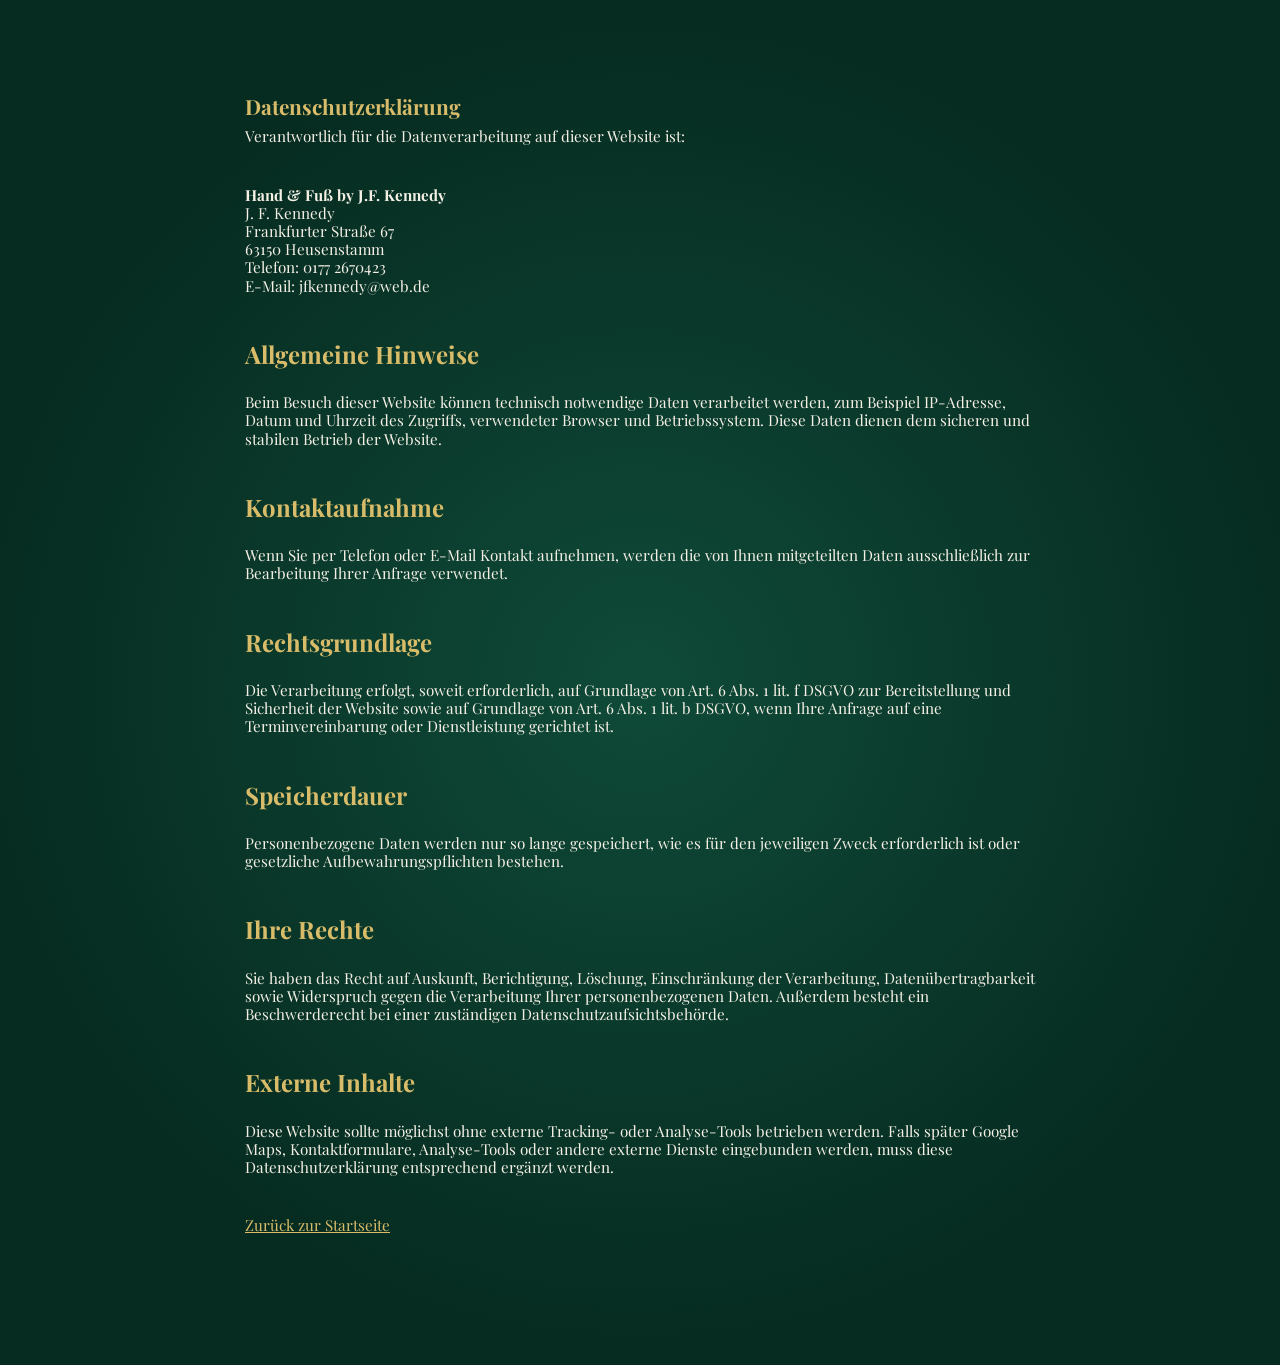
==== datenschutz.html @ f10a7354 "Add files via upload" ====
<!DOCTYPE html>
<html lang="de">
<head>
    <meta charset="UTF-8">
    <meta name="viewport" content="width=device-width, initial-scale=1.0">
    <title>Datenschutz | Hand & Fuß by J.F. Kennedy</title>
    <link href="https://fonts.googleapis.com/css2?family=Playfair+Display:wght@400;500;600&display=swap" rel="stylesheet">
    <link rel="stylesheet" href="style.css">
</head>
<body>

<main class="legal-page">
    <h1>Datenschutzerklärung</h1>

    <p>
        Verantwortlich für die Datenverarbeitung auf dieser Website ist:
    </p>

    <p>
        <strong>Hand & Fuß by J.F. Kennedy</strong><br>
        J. F. Kennedy<br>
        Frankfurter Straße 67<br>
        63150 Heusenstamm<br>
        Telefon: 0177 2670423<br>
        E-Mail: jfkennedy@web.de
    </p>

    <h2>Allgemeine Hinweise</h2>
    <p>
        Beim Besuch dieser Website können technisch notwendige Daten verarbeitet werden, zum Beispiel IP-Adresse, Datum und Uhrzeit des Zugriffs, verwendeter Browser und Betriebssystem. Diese Daten dienen dem sicheren und stabilen Betrieb der Website.
    </p>

    <h2>Kontaktaufnahme</h2>
    <p>
        Wenn Sie per Telefon oder E-Mail Kontakt aufnehmen, werden die von Ihnen mitgeteilten Daten ausschließlich zur Bearbeitung Ihrer Anfrage verwendet.
    </p>

    <h2>Rechtsgrundlage</h2>
    <p>
        Die Verarbeitung erfolgt, soweit erforderlich, auf Grundlage von Art. 6 Abs. 1 lit. f DSGVO zur Bereitstellung und Sicherheit der Website sowie auf Grundlage von Art. 6 Abs. 1 lit. b DSGVO, wenn Ihre Anfrage auf eine Terminvereinbarung oder Dienstleistung gerichtet ist.
    </p>

    <h2>Speicherdauer</h2>
    <p>
        Personenbezogene Daten werden nur so lange gespeichert, wie es für den jeweiligen Zweck erforderlich ist oder gesetzliche Aufbewahrungspflichten bestehen.
    </p>

    <h2>Ihre Rechte</h2>
    <p>
        Sie haben das Recht auf Auskunft, Berichtigung, Löschung, Einschränkung der Verarbeitung, Datenübertragbarkeit sowie Widerspruch gegen die Verarbeitung Ihrer personenbezogenen Daten. Außerdem besteht ein Beschwerderecht bei einer zuständigen Datenschutzaufsichtsbehörde.
    </p>

    <h2>Externe Inhalte</h2>
    <p>
        Diese Website sollte möglichst ohne externe Tracking- oder Analyse-Tools betrieben werden. Falls später Google Maps, Kontaktformulare, Analyse-Tools oder andere externe Dienste eingebunden werden, muss diese Datenschutzerklärung entsprechend ergänzt werden.
    </p>

    <p>
        <a href="index.html">Zurück zur Startseite</a>
    </p>
</main>

</body>
</html>
---- style.css ----
* {
    box-sizing: border-box;
}

html, body {
    margin: 0;
    min-height: 100%;
}

body {
    font-family: 'Playfair Display', serif;
    background: radial-gradient(circle at center, #0f4a38 0%, #062b20 72%);
    color: #f5f0e6;
}

.navbar {
    height: 58px;
    display: flex;
    justify-content: center;
    align-items: center;
    gap: 32px;
    border-bottom: 1.5px solid #c8a95b;
    background: rgba(3, 32, 24, 0.75);
}

.navbar a {
    color: #d7b866;
    text-decoration: none;
    font-size: 1.05rem;
}

.hero {
    min-height: 100vh;
    text-align: center;
    padding: 10px 20px 24px;
}

.logo {
    width: 380px;
    max-width: 65vw;
    display: block;
    margin: 0 auto 0;
    filter: drop-shadow(0 0 6px rgba(216,188,106,0.25));
}

.ornament {
    color: #d8bc6a;
    max-width: 820px;
    margin: -48px auto 10px;
    border-top: 1px solid rgba(200, 169, 91, 0.45);
    padding-top: 4px;
    font-size: 0.8rem;
}

h1 {
    color: #d8bc6a;
    font-size: 1.3rem;
    margin: 0 0 4px;
}

p {
    font-size: 0.95rem;
    line-height: 1.2;
    margin: 0 0 40px;
}

.cards {
    display: grid;
    grid-template-columns: repeat(6, 1fr);
    gap: 18px;
    max-width: 850px;
    margin: 0 auto;
}

.card {
    color: #f5f0e6;
    text-decoration: none;
    font-size: 0.82rem;
    font-weight: 600;
    text-transform: uppercase;
    letter-spacing: 0.8px;
    padding: 6px;
}

.card .icon {
    display: block;
    margin-bottom: 5px;
}

.card svg {
    width: 28px;
    height: 28px;
    stroke: #d8bc6a;
    stroke-width: 1.6;
    fill: none;
    stroke-linecap: round;
    stroke-linejoin: round;
}

.card:hover {
    color: #fff3c4;
    transform: translateY(-2px);
}

.card:hover {
    background: rgba(200, 169, 91, 0.13);
    color: #fff3c4;
}

@media (max-width: 800px) {
    .navbar {
        gap: 14px;
        font-size: 0.9rem;
        flex-wrap: wrap;
        height: auto;
        padding: 12px;
    }

    .logo {
        width: 280px;
        max-width: 80vw;
    }

    .cards {
        grid-template-columns: 1fr 1fr;
    }
}
.footer {
    position: fixed;
    bottom: 12px;
    left: 0;
    width: 100%;
    text-align: center;
    font-size: 0.78rem;
    color: #d8bc6a;
}

.footer a,
.footer span {
    color: #d8bc6a;
    text-decoration: none;
    margin: 0 10px;
}

.footer a:hover {
    color: #f4df94;
}
.legal-page {
    max-width: 850px;
    margin: 60px auto;
    padding: 30px;
    color: #f5f0e6;
    line-height: 1.6;
}

.legal-page h1,
.legal-page h2 {
    color: #d8bc6a;
}

.legal-page a {
    color: #d8bc6a;
}
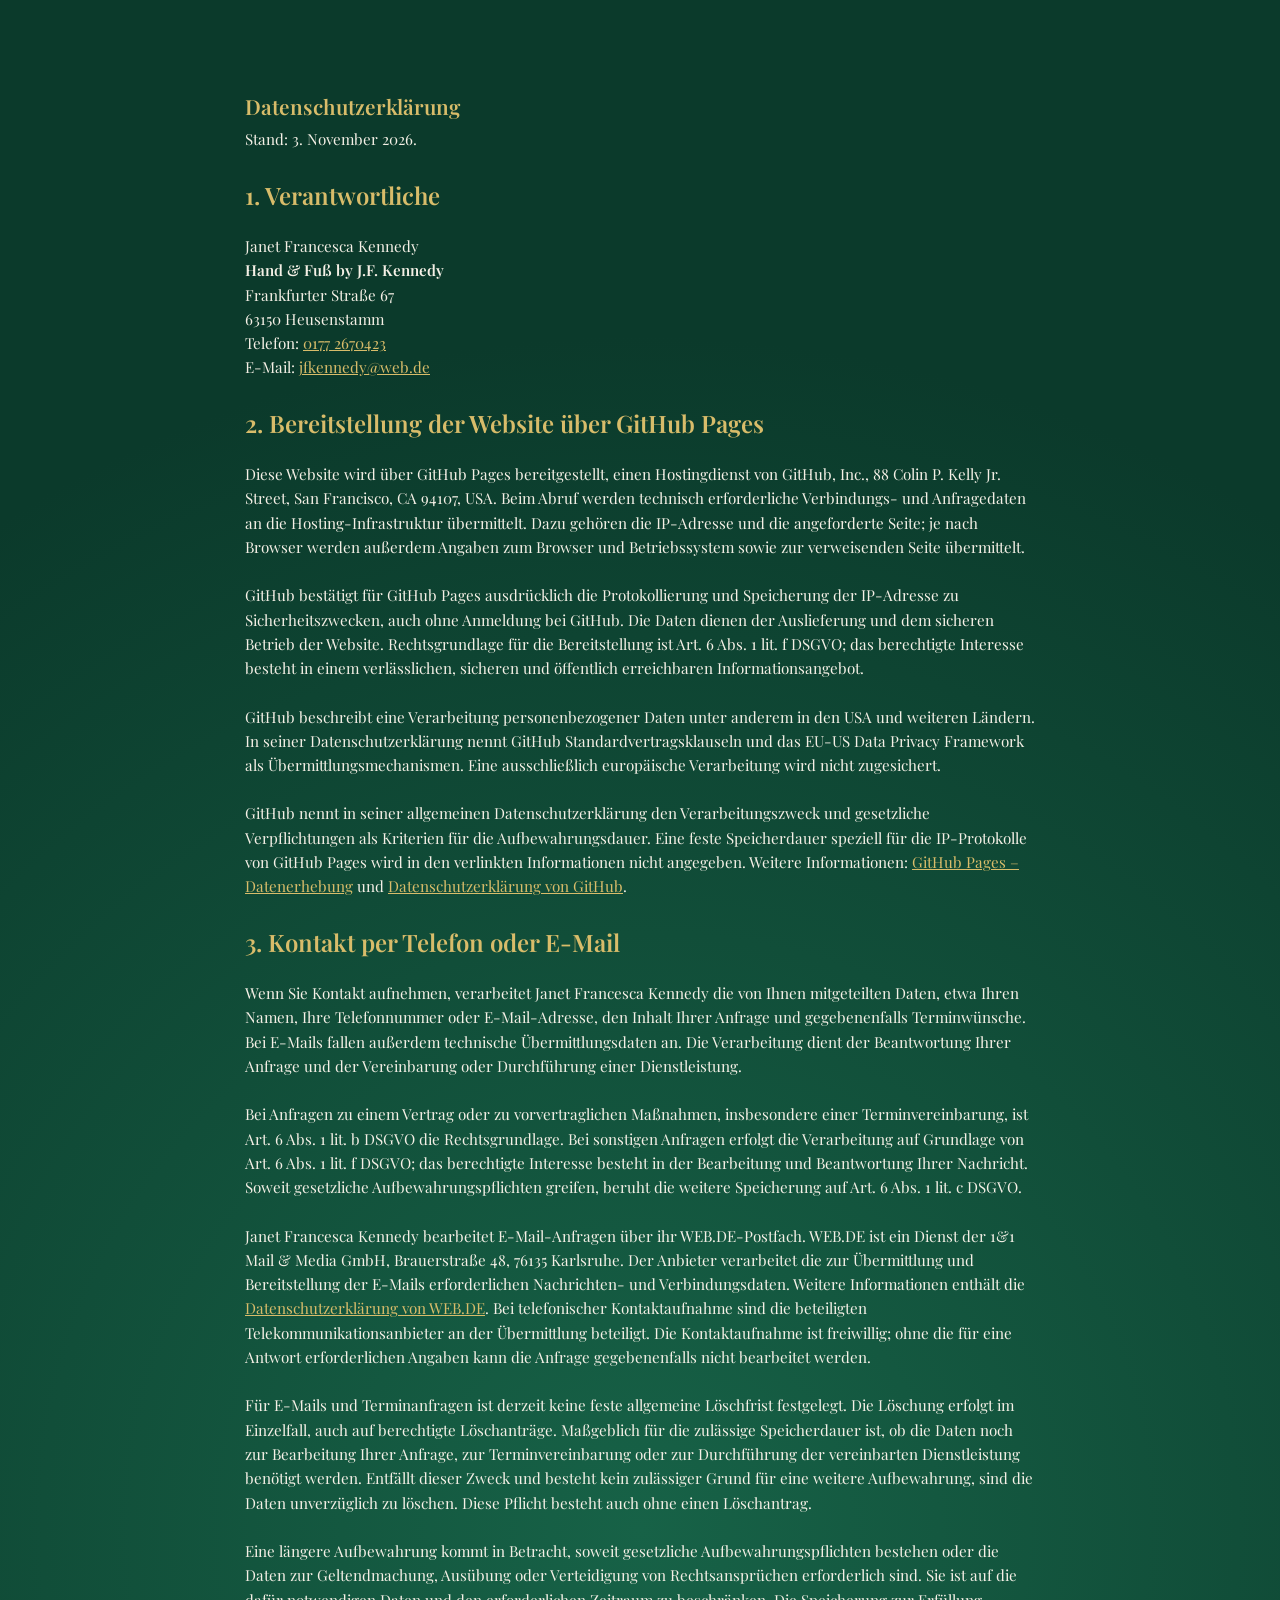
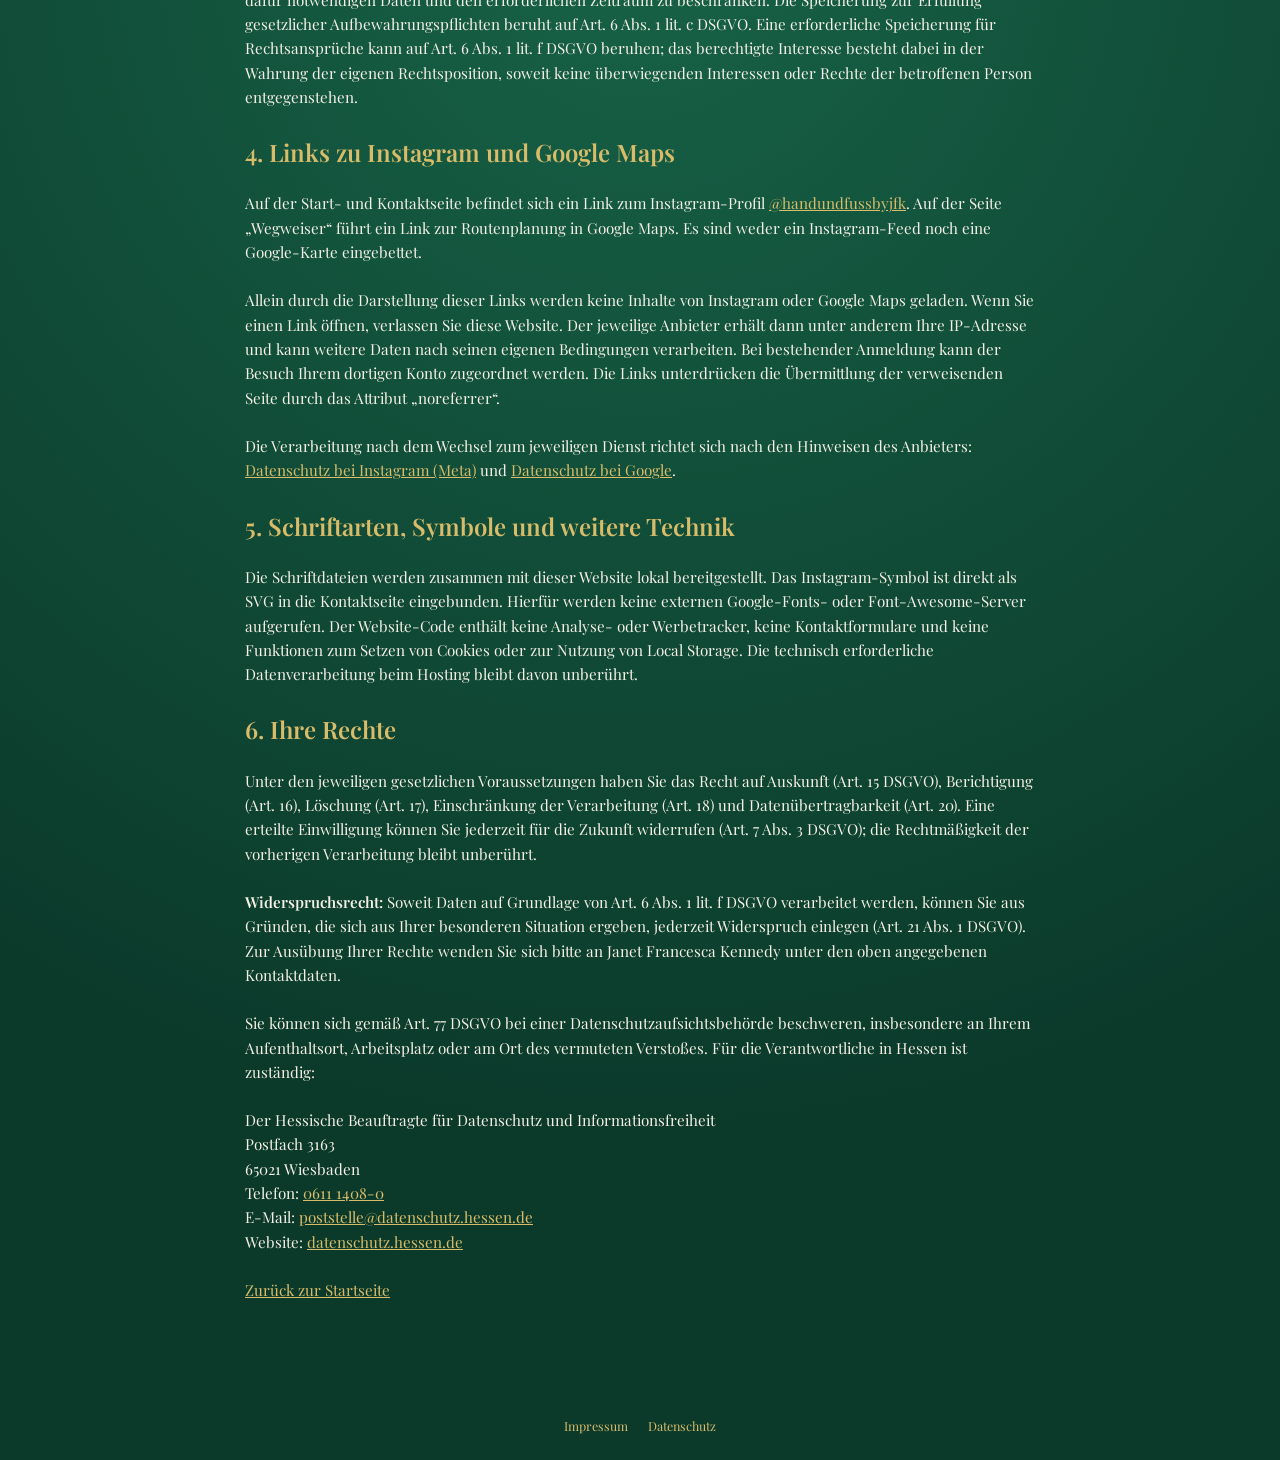
==== commit 1cfc862a: "Impressum, Datenschutz und technische Optimierungen aktualisiert" ====
--- a/datenschutz.html
+++ b/datenschutz.html
@@ -3,62 +3,66 @@
 <head>
     <meta charset="UTF-8">
     <meta name="viewport" content="width=device-width, initial-scale=1.0">
-    <title>Datenschutz | Hand & Fuß by J.F. Kennedy</title>
-    <link href="https://fonts.googleapis.com/css2?family=Playfair+Display:wght@400;500;600&display=swap" rel="stylesheet">
-    <link rel="stylesheet" href="style.css">
+    <title>Datenschutz | Hand &amp; Fuß by J.F. Kennedy</title>
+    <link rel="stylesheet" href="style.css?v=20261103">
 </head>
 <body>
 
-<main class="legal-page">
+<main class="legal-page privacy-page">
     <h1>Datenschutzerklärung</h1>
+    <p>Stand: 3. November 2026.</p>
 
+    <h2>1. Verantwortliche</h2>
     <p>
-        Verantwortlich für die Datenverarbeitung auf dieser Website ist:
+        Janet Francesca Kennedy<br>
+        <strong>Hand &amp; Fuß by J.F. Kennedy</strong><br>
+        Frankfurter Straße 67<br>
+        63150 Heusenstamm<br>
+        Telefon: <a href="tel:+491772670423">0177 2670423</a><br>
+        E-Mail: <a href="mailto:jfkennedy@web.de">jfkennedy@web.de</a>
     </p>
 
+    <h2>2. Bereitstellung der Website über GitHub Pages</h2>
+    <p>Diese Website wird über GitHub Pages bereitgestellt, einen Hostingdienst von GitHub, Inc., 88 Colin P. Kelly Jr. Street, San Francisco, CA 94107, USA. Beim Abruf werden technisch erforderliche Verbindungs- und Anfragedaten an die Hosting-Infrastruktur übermittelt. Dazu gehören die IP-Adresse und die angeforderte Seite; je nach Browser werden außerdem Angaben zum Browser und Betriebssystem sowie zur verweisenden Seite übermittelt.</p>
+    <p>GitHub bestätigt für GitHub Pages ausdrücklich die Protokollierung und Speicherung der IP-Adresse zu Sicherheitszwecken, auch ohne Anmeldung bei GitHub. Die Daten dienen der Auslieferung und dem sicheren Betrieb der Website. Rechtsgrundlage für die Bereitstellung ist Art. 6 Abs. 1 lit. f DSGVO; das berechtigte Interesse besteht in einem verlässlichen, sicheren und öffentlich erreichbaren Informationsangebot.</p>
+    <p>GitHub beschreibt eine Verarbeitung personenbezogener Daten unter anderem in den USA und weiteren Ländern. In seiner Datenschutzerklärung nennt GitHub Standardvertragsklauseln und das EU-US Data Privacy Framework als Übermittlungsmechanismen. Eine ausschließlich europäische Verarbeitung wird nicht zugesichert.</p>
+    <p>GitHub nennt in seiner allgemeinen Datenschutzerklärung den Verarbeitungszweck und gesetzliche Verpflichtungen als Kriterien für die Aufbewahrungsdauer. Eine feste Speicherdauer speziell für die IP-Protokolle von GitHub Pages wird in den verlinkten Informationen nicht angegeben. Weitere Informationen: <a href="https://docs.github.com/en/pages/getting-started-with-github-pages/what-is-github-pages#data-collection" rel="noreferrer">GitHub Pages – Datenerhebung</a> und <a href="https://docs.github.com/en/site-policy/privacy-policies/github-general-privacy-statement" rel="noreferrer">Datenschutzerklärung von GitHub</a>.</p>
+
+    <h2>3. Kontakt per Telefon oder E-Mail</h2>
+    <p>Wenn Sie Kontakt aufnehmen, verarbeitet Janet Francesca Kennedy die von Ihnen mitgeteilten Daten, etwa Ihren Namen, Ihre Telefonnummer oder E-Mail-Adresse, den Inhalt Ihrer Anfrage und gegebenenfalls Terminwünsche. Bei E-Mails fallen außerdem technische Übermittlungsdaten an. Die Verarbeitung dient der Beantwortung Ihrer Anfrage und der Vereinbarung oder Durchführung einer Dienstleistung.</p>
+    <p>Bei Anfragen zu einem Vertrag oder zu vorvertraglichen Maßnahmen, insbesondere einer Terminvereinbarung, ist Art. 6 Abs. 1 lit. b DSGVO die Rechtsgrundlage. Bei sonstigen Anfragen erfolgt die Verarbeitung auf Grundlage von Art. 6 Abs. 1 lit. f DSGVO; das berechtigte Interesse besteht in der Bearbeitung und Beantwortung Ihrer Nachricht. Soweit gesetzliche Aufbewahrungspflichten greifen, beruht die weitere Speicherung auf Art. 6 Abs. 1 lit. c DSGVO.</p>
+    <p>Janet Francesca Kennedy bearbeitet E-Mail-Anfragen über ihr WEB.DE-Postfach. WEB.DE ist ein Dienst der 1&amp;1 Mail &amp; Media GmbH, Brauerstraße 48, 76135 Karlsruhe. Der Anbieter verarbeitet die zur Übermittlung und Bereitstellung der E-Mails erforderlichen Nachrichten- und Verbindungsdaten. Weitere Informationen enthält die <a href="https://agb-server.web.de/datenschutz/" rel="noreferrer">Datenschutzerklärung von WEB.DE</a>. Bei telefonischer Kontaktaufnahme sind die beteiligten Telekommunikationsanbieter an der Übermittlung beteiligt. Die Kontaktaufnahme ist freiwillig; ohne die für eine Antwort erforderlichen Angaben kann die Anfrage gegebenenfalls nicht bearbeitet werden.</p>
+    <p>Für E-Mails und Terminanfragen ist derzeit keine feste allgemeine Löschfrist festgelegt. Die Löschung erfolgt im Einzelfall, auch auf berechtigte Löschanträge. Maßgeblich für die zulässige Speicherdauer ist, ob die Daten noch zur Bearbeitung Ihrer Anfrage, zur Terminvereinbarung oder zur Durchführung der vereinbarten Dienstleistung benötigt werden. Entfällt dieser Zweck und besteht kein zulässiger Grund für eine weitere Aufbewahrung, sind die Daten unverzüglich zu löschen. Diese Pflicht besteht auch ohne einen Löschantrag.</p>
+    <p>Eine längere Aufbewahrung kommt in Betracht, soweit gesetzliche Aufbewahrungspflichten bestehen oder die Daten zur Geltendmachung, Ausübung oder Verteidigung von Rechtsansprüchen erforderlich sind. Sie ist auf die dafür notwendigen Daten und den erforderlichen Zeitraum zu beschränken. Die Speicherung zur Erfüllung gesetzlicher Aufbewahrungspflichten beruht auf Art. 6 Abs. 1 lit. c DSGVO. Eine erforderliche Speicherung für Rechtsansprüche kann auf Art. 6 Abs. 1 lit. f DSGVO beruhen; das berechtigte Interesse besteht dabei in der Wahrung der eigenen Rechtsposition, soweit keine überwiegenden Interessen oder Rechte der betroffenen Person entgegenstehen.</p>
+
+    <h2>4. Links zu Instagram und Google Maps</h2>
+    <p>Auf der Start- und Kontaktseite befindet sich ein Link zum Instagram-Profil <a href="https://www.instagram.com/handundfussbyjfk/" rel="noreferrer">@handundfussbyjfk</a>. Auf der Seite „Wegweiser“ führt ein Link zur Routenplanung in Google Maps. Es sind weder ein Instagram-Feed noch eine Google-Karte eingebettet.</p>
+    <p>Allein durch die Darstellung dieser Links werden keine Inhalte von Instagram oder Google Maps geladen. Wenn Sie einen Link öffnen, verlassen Sie diese Website. Der jeweilige Anbieter erhält dann unter anderem Ihre IP-Adresse und kann weitere Daten nach seinen eigenen Bedingungen verarbeiten. Bei bestehender Anmeldung kann der Besuch Ihrem dortigen Konto zugeordnet werden. Die Links unterdrücken die Übermittlung der verweisenden Seite durch das Attribut „noreferrer“.</p>
+    <p>Die Verarbeitung nach dem Wechsel zum jeweiligen Dienst richtet sich nach den Hinweisen des Anbieters: <a href="https://privacycenter.instagram.com/policy/" rel="noreferrer">Datenschutz bei Instagram (Meta)</a> und <a href="https://policies.google.com/privacy?hl=de" rel="noreferrer">Datenschutz bei Google</a>.</p>
+
+    <h2>5. Schriftarten, Symbole und weitere Technik</h2>
+    <p>Die Schriftdateien werden zusammen mit dieser Website lokal bereitgestellt. Das Instagram-Symbol ist direkt als SVG in die Kontaktseite eingebunden. Hierfür werden keine externen Google-Fonts- oder Font-Awesome-Server aufgerufen. Der Website-Code enthält keine Analyse- oder Werbetracker, keine Kontaktformulare und keine Funktionen zum Setzen von Cookies oder zur Nutzung von Local Storage. Die technisch erforderliche Datenverarbeitung beim Hosting bleibt davon unberührt.</p>
+
+    <h2>6. Ihre Rechte</h2>
+    <p>Unter den jeweiligen gesetzlichen Voraussetzungen haben Sie das Recht auf Auskunft (Art. 15 DSGVO), Berichtigung (Art. 16), Löschung (Art. 17), Einschränkung der Verarbeitung (Art. 18) und Datenübertragbarkeit (Art. 20). Eine erteilte Einwilligung können Sie jederzeit für die Zukunft widerrufen (Art. 7 Abs. 3 DSGVO); die Rechtmäßigkeit der vorherigen Verarbeitung bleibt unberührt.</p>
+    <p><strong>Widerspruchsrecht:</strong> Soweit Daten auf Grundlage von Art. 6 Abs. 1 lit. f DSGVO verarbeitet werden, können Sie aus Gründen, die sich aus Ihrer besonderen Situation ergeben, jederzeit Widerspruch einlegen (Art. 21 Abs. 1 DSGVO). Zur Ausübung Ihrer Rechte wenden Sie sich bitte an Janet Francesca Kennedy unter den oben angegebenen Kontaktdaten.</p>
+    <p>Sie können sich gemäß Art. 77 DSGVO bei einer Datenschutzaufsichtsbehörde beschweren, insbesondere an Ihrem Aufenthaltsort, Arbeitsplatz oder am Ort des vermuteten Verstoßes. Für die Verantwortliche in Hessen ist zuständig:</p>
     <p>
-        <strong>Hand & Fuß by J.F. Kennedy</strong><br>
-        J. F. Kennedy<br>
-        Frankfurter Straße 67<br>
-        63150 Heusenstamm<br>
-        Telefon: 0177 2670423<br>
-        E-Mail: jfkennedy@web.de
+        Der Hessische Beauftragte für Datenschutz und Informationsfreiheit<br>
+        Postfach 3163<br>
+        65021 Wiesbaden<br>
+        Telefon: <a href="tel:+4961114080">0611 1408-0</a><br>
+        E-Mail: <a href="mailto:poststelle@datenschutz.hessen.de">poststelle@datenschutz.hessen.de</a><br>
+        Website: <a href="https://datenschutz.hessen.de/" rel="noreferrer">datenschutz.hessen.de</a>
     </p>
 
-    <h2>Allgemeine Hinweise</h2>
-    <p>
-        Beim Besuch dieser Website können technisch notwendige Daten verarbeitet werden, zum Beispiel IP-Adresse, Datum und Uhrzeit des Zugriffs, verwendeter Browser und Betriebssystem. Diese Daten dienen dem sicheren und stabilen Betrieb der Website.
-    </p>
-
-    <h2>Kontaktaufnahme</h2>
-    <p>
-        Wenn Sie per Telefon oder E-Mail Kontakt aufnehmen, werden die von Ihnen mitgeteilten Daten ausschließlich zur Bearbeitung Ihrer Anfrage verwendet.
-    </p>
-
-    <h2>Rechtsgrundlage</h2>
-    <p>
-        Die Verarbeitung erfolgt, soweit erforderlich, auf Grundlage von Art. 6 Abs. 1 lit. f DSGVO zur Bereitstellung und Sicherheit der Website sowie auf Grundlage von Art. 6 Abs. 1 lit. b DSGVO, wenn Ihre Anfrage auf eine Terminvereinbarung oder Dienstleistung gerichtet ist.
-    </p>
-
-    <h2>Speicherdauer</h2>
-    <p>
-        Personenbezogene Daten werden nur so lange gespeichert, wie es für den jeweiligen Zweck erforderlich ist oder gesetzliche Aufbewahrungspflichten bestehen.
-    </p>
-
-    <h2>Ihre Rechte</h2>
-    <p>
-        Sie haben das Recht auf Auskunft, Berichtigung, Löschung, Einschränkung der Verarbeitung, Datenübertragbarkeit sowie Widerspruch gegen die Verarbeitung Ihrer personenbezogenen Daten. Außerdem besteht ein Beschwerderecht bei einer zuständigen Datenschutzaufsichtsbehörde.
-    </p>
-
-    <h2>Externe Inhalte</h2>
-    <p>
-        Diese Website sollte möglichst ohne externe Tracking- oder Analyse-Tools betrieben werden. Falls später Google Maps, Kontaktformulare, Analyse-Tools oder andere externe Dienste eingebunden werden, muss diese Datenschutzerklärung entsprechend ergänzt werden.
-    </p>
-
-    <p>
-        <a href="index.html">Zurück zur Startseite</a>
-    </p>
+    <p><a href="index.html">Zurück zur Startseite</a></p>
 </main>
 
+<footer class="footer footer--flow" aria-label="Rechtliche Informationen">
+    <a href="impressum.html">Impressum</a>
+    <a href="datenschutz.html" aria-current="page">Datenschutz</a>
+</footer>
+
 </body>
-</html>+</html>
--- a/style.css
+++ b/style.css
@@ -1,17 +1,191 @@
+/* Lokal gespeicherte Originaldateien von Google Fonts. Lizenzen und Quellen: assets/fonts/ */
+
+/* Playfair Display */
+/* cyrillic */
+@font-face {
+  font-family: 'Playfair Display';
+  font-style: normal;
+  font-weight: 400;
+  font-display: swap;
+  src: url(assets/fonts/playfair-display-1.woff2) format('woff2');
+  unicode-range: U+0301, U+0400-045F, U+0490-0491, U+04B0-04B1, U+2116;
+}
+/* vietnamese */
+@font-face {
+  font-family: 'Playfair Display';
+  font-style: normal;
+  font-weight: 400;
+  font-display: swap;
+  src: url(assets/fonts/playfair-display-2.woff2) format('woff2');
+  unicode-range: U+0102-0103, U+0110-0111, U+0128-0129, U+0168-0169, U+01A0-01A1, U+01AF-01B0, U+0300-0301, U+0303-0304, U+0308-0309, U+0323, U+0329, U+1EA0-1EF9, U+20AB;
+}
+/* latin-ext */
+@font-face {
+  font-family: 'Playfair Display';
+  font-style: normal;
+  font-weight: 400;
+  font-display: swap;
+  src: url(assets/fonts/playfair-display-3.woff2) format('woff2');
+  unicode-range: U+0100-02BA, U+02BD-02C5, U+02C7-02CC, U+02CE-02D7, U+02DD-02FF, U+0304, U+0308, U+0329, U+1D00-1DBF, U+1E00-1E9F, U+1EF2-1EFF, U+2020, U+20A0-20AB, U+20AD-20C4, U+2113, U+2C60-2C7F, U+A720-A7FF;
+}
+/* latin */
+@font-face {
+  font-family: 'Playfair Display';
+  font-style: normal;
+  font-weight: 400;
+  font-display: swap;
+  src: url(assets/fonts/playfair-display-4.woff2) format('woff2');
+  unicode-range: U+0000-00FF, U+0131, U+0152-0153, U+02BB-02BC, U+02C6, U+02DA, U+02DC, U+0304, U+0308, U+0329, U+2000-206F, U+20AC, U+2122, U+2191, U+2193, U+2212, U+2215, U+FEFF, U+FFFD;
+}
+/* cyrillic */
+@font-face {
+  font-family: 'Playfair Display';
+  font-style: normal;
+  font-weight: 500;
+  font-display: swap;
+  src: url(assets/fonts/playfair-display-1.woff2) format('woff2');
+  unicode-range: U+0301, U+0400-045F, U+0490-0491, U+04B0-04B1, U+2116;
+}
+/* vietnamese */
+@font-face {
+  font-family: 'Playfair Display';
+  font-style: normal;
+  font-weight: 500;
+  font-display: swap;
+  src: url(assets/fonts/playfair-display-2.woff2) format('woff2');
+  unicode-range: U+0102-0103, U+0110-0111, U+0128-0129, U+0168-0169, U+01A0-01A1, U+01AF-01B0, U+0300-0301, U+0303-0304, U+0308-0309, U+0323, U+0329, U+1EA0-1EF9, U+20AB;
+}
+/* latin-ext */
+@font-face {
+  font-family: 'Playfair Display';
+  font-style: normal;
+  font-weight: 500;
+  font-display: swap;
+  src: url(assets/fonts/playfair-display-3.woff2) format('woff2');
+  unicode-range: U+0100-02BA, U+02BD-02C5, U+02C7-02CC, U+02CE-02D7, U+02DD-02FF, U+0304, U+0308, U+0329, U+1D00-1DBF, U+1E00-1E9F, U+1EF2-1EFF, U+2020, U+20A0-20AB, U+20AD-20C4, U+2113, U+2C60-2C7F, U+A720-A7FF;
+}
+/* latin */
+@font-face {
+  font-family: 'Playfair Display';
+  font-style: normal;
+  font-weight: 500;
+  font-display: swap;
+  src: url(assets/fonts/playfair-display-4.woff2) format('woff2');
+  unicode-range: U+0000-00FF, U+0131, U+0152-0153, U+02BB-02BC, U+02C6, U+02DA, U+02DC, U+0304, U+0308, U+0329, U+2000-206F, U+20AC, U+2122, U+2191, U+2193, U+2212, U+2215, U+FEFF, U+FFFD;
+}
+/* cyrillic */
+@font-face {
+  font-family: 'Playfair Display';
+  font-style: normal;
+  font-weight: 600;
+  font-display: swap;
+  src: url(assets/fonts/playfair-display-1.woff2) format('woff2');
+  unicode-range: U+0301, U+0400-045F, U+0490-0491, U+04B0-04B1, U+2116;
+}
+/* vietnamese */
+@font-face {
+  font-family: 'Playfair Display';
+  font-style: normal;
+  font-weight: 600;
+  font-display: swap;
+  src: url(assets/fonts/playfair-display-2.woff2) format('woff2');
+  unicode-range: U+0102-0103, U+0110-0111, U+0128-0129, U+0168-0169, U+01A0-01A1, U+01AF-01B0, U+0300-0301, U+0303-0304, U+0308-0309, U+0323, U+0329, U+1EA0-1EF9, U+20AB;
+}
+/* latin-ext */
+@font-face {
+  font-family: 'Playfair Display';
+  font-style: normal;
+  font-weight: 600;
+  font-display: swap;
+  src: url(assets/fonts/playfair-display-3.woff2) format('woff2');
+  unicode-range: U+0100-02BA, U+02BD-02C5, U+02C7-02CC, U+02CE-02D7, U+02DD-02FF, U+0304, U+0308, U+0329, U+1D00-1DBF, U+1E00-1E9F, U+1EF2-1EFF, U+2020, U+20A0-20AB, U+20AD-20C4, U+2113, U+2C60-2C7F, U+A720-A7FF;
+}
+/* latin */
+@font-face {
+  font-family: 'Playfair Display';
+  font-style: normal;
+  font-weight: 600;
+  font-display: swap;
+  src: url(assets/fonts/playfair-display-4.woff2) format('woff2');
+  unicode-range: U+0000-00FF, U+0131, U+0152-0153, U+02BB-02BC, U+02C6, U+02DA, U+02DC, U+0304, U+0308, U+0329, U+2000-206F, U+20AC, U+2122, U+2191, U+2193, U+2212, U+2215, U+FEFF, U+FFFD;
+}
+
+
+/* Great Vibes */
+/* cyrillic-ext */
+@font-face {
+  font-family: 'Great Vibes';
+  font-style: normal;
+  font-weight: 400;
+  font-display: swap;
+  src: url(assets/fonts/great-vibes-1.woff2) format('woff2');
+  unicode-range: U+0460-052F, U+1C80-1C8A, U+20B4, U+2DE0-2DFF, U+A640-A69F, U+FE2E-FE2F;
+}
+/* cyrillic */
+@font-face {
+  font-family: 'Great Vibes';
+  font-style: normal;
+  font-weight: 400;
+  font-display: swap;
+  src: url(assets/fonts/great-vibes-2.woff2) format('woff2');
+  unicode-range: U+0301, U+0400-045F, U+0490-0491, U+04B0-04B1, U+2116;
+}
+/* greek-ext */
+@font-face {
+  font-family: 'Great Vibes';
+  font-style: normal;
+  font-weight: 400;
+  font-display: swap;
+  src: url(assets/fonts/great-vibes-3.woff2) format('woff2');
+  unicode-range: U+1F00-1FFF;
+}
+/* vietnamese */
+@font-face {
+  font-family: 'Great Vibes';
+  font-style: normal;
+  font-weight: 400;
+  font-display: swap;
+  src: url(assets/fonts/great-vibes-4.woff2) format('woff2');
+  unicode-range: U+0102-0103, U+0110-0111, U+0128-0129, U+0168-0169, U+01A0-01A1, U+01AF-01B0, U+0300-0301, U+0303-0304, U+0308-0309, U+0323, U+0329, U+1EA0-1EF9, U+20AB;
+}
+/* latin-ext */
+@font-face {
+  font-family: 'Great Vibes';
+  font-style: normal;
+  font-weight: 400;
+  font-display: swap;
+  src: url(assets/fonts/great-vibes-5.woff2) format('woff2');
+  unicode-range: U+0100-02BA, U+02BD-02C5, U+02C7-02CC, U+02CE-02D7, U+02DD-02FF, U+0304, U+0308, U+0329, U+1D00-1DBF, U+1E00-1E9F, U+1EF2-1EFF, U+2020, U+20A0-20AB, U+20AD-20C4, U+2113, U+2C60-2C7F, U+A720-A7FF;
+}
+/* latin */
+@font-face {
+  font-family: 'Great Vibes';
+  font-style: normal;
+  font-weight: 400;
+  font-display: swap;
+  src: url(assets/fonts/great-vibes-6.woff2) format('woff2');
+  unicode-range: U+0000-00FF, U+0131, U+0152-0153, U+02BB-02BC, U+02C6, U+02DA, U+02DC, U+0304, U+0308, U+0329, U+2000-206F, U+20AC, U+2122, U+2191, U+2193, U+2212, U+2215, U+FEFF, U+FFFD;
+}
+
+
 * {
     box-sizing: border-box;
 }
 
-html, body {
+html,
+body {
     margin: 0;
     min-height: 100%;
 }
 
 body {
     font-family: 'Playfair Display', serif;
-    background: radial-gradient(circle at center, #0f4a38 0%, #062b20 72%);
+    background: radial-gradient(circle at center, #176247 0%, #0b3a2b 72%);
     color: #f5f0e6;
 }
+
+
+/* Navigation */
 
 .navbar {
     height: 58px;
@@ -29,6 +203,9 @@
     font-size: 1.05rem;
 }
 
+
+/* Startseite */
+
 .hero {
     min-height: 100vh;
     text-align: center;
@@ -39,8 +216,8 @@
     width: 380px;
     max-width: 65vw;
     display: block;
-    margin: 0 auto 0;
-    filter: drop-shadow(0 0 6px rgba(216,188,106,0.25));
+    margin: 0 auto;
+    filter: drop-shadow(0 0 6px rgba(216, 188, 106, 0.25));
 }
 
 .ornament {
@@ -64,12 +241,15 @@
     margin: 0 0 40px;
 }
 
+
+/* Kacheln auf der Startseite */
+
 .cards {
     display: grid;
-    grid-template-columns: repeat(6, 1fr);
-    gap: 18px;
-    max-width: 850px;
-    margin: 0 auto;
+    grid-template-columns: repeat(5, 1fr);
+    gap: 26px;
+    max-width: 760px;
+    margin: 48px auto 0;
 }
 
 .card {
@@ -80,6 +260,7 @@
     text-transform: uppercase;
     letter-spacing: 0.8px;
     padding: 6px;
+    transition: 0.2s ease;
 }
 
 .card .icon {
@@ -98,33 +279,14 @@
 }
 
 .card:hover {
+    background: rgba(200, 169, 91, 0.13);
     color: #fff3c4;
     transform: translateY(-2px);
 }
 
-.card:hover {
-    background: rgba(200, 169, 91, 0.13);
-    color: #fff3c4;
-}
-
-@media (max-width: 800px) {
-    .navbar {
-        gap: 14px;
-        font-size: 0.9rem;
-        flex-wrap: wrap;
-        height: auto;
-        padding: 12px;
-    }
-
-    .logo {
-        width: 280px;
-        max-width: 80vw;
-    }
-
-    .cards {
-        grid-template-columns: 1fr 1fr;
-    }
-}
+
+/* Footer */
+
 .footer {
     position: fixed;
     bottom: 12px;
@@ -145,6 +307,10 @@
 .footer a:hover {
     color: #f4df94;
 }
+
+
+/* Allgemeine Unterseiten */
+
 .legal-page {
     max-width: 850px;
     margin: 60px auto;
@@ -160,4 +326,492 @@
 
 .legal-page a {
     color: #d8bc6a;
-}+}
+
+
+/* Angebot & Preise */
+
+.service-block {
+    max-width: 430px;
+    margin: 42px 0;
+}
+
+.service-title-row {
+    display: flex;
+    align-items: center;
+    gap: 12px;
+    margin-bottom: 10px;
+}
+
+.service-icon-small {
+    width: 42px !important;
+    height: 42px !important;
+    object-fit: contain;
+    margin: 0 !important;
+}
+
+.service-title-row h2 {
+    margin: 0;
+}
+
+.price-row {
+    display: flex;
+    justify-content: space-between;
+    max-width: 340px;
+    margin-bottom: 7px;
+}
+
+.main-service strong {
+    color: #d8bc6a;
+    font-size: 1.4rem;
+}
+
+.gold-line {
+    width: 340px;
+    height: 1px;
+    background-color: #d4af37;
+    margin: 10px 0;
+}
+
+.addon-title {
+    font-weight: bold;
+    margin-bottom: 10px;
+}
+
+
+/* Galerie */
+
+.gallery-grid {
+    display: flex;
+    flex-wrap: wrap;
+    gap: 20px;
+    margin-top: 30px;
+    align-items: flex-start;
+}
+
+.gallery-grid img {
+    width: 250px;
+    height: auto;
+    max-width: 100%;
+    object-fit: contain;
+    border-radius: 8px;
+}
+
+
+/* Über mich */
+
+.about-me {
+    display: flex;
+    gap: 35px;
+    align-items: flex-start;
+    margin-top: 30px;
+}
+
+.about-photo {
+    width: 260px;
+    max-width: 100%;
+    height: auto;
+    border-radius: 10px;
+}
+
+.about-text {
+    flex: 1;
+}
+
+.about-text h2 {
+    margin-top: 0;
+}
+
+
+/* Kontaktbereich auf Unterseiten */
+
+.page-contact {
+    margin-top: 45px;
+    padding-top: 25px;
+    border-top: 1px solid rgba(218, 176, 71, 0.6);
+    text-align: center;
+}
+
+.page-contact p {
+    margin-bottom: 12px;
+}
+
+.phone-link {
+    display: block;
+    width: fit-content;
+    margin: 0 auto 22px;
+    font-size: 22px;
+    font-weight: 600;
+    color: #d9b047;
+    text-decoration: none;
+}
+
+.phone-link:hover {
+    text-decoration: underline;
+}
+
+
+/* Zurück-zur-Hauptseite-Button */
+
+.back-home {
+    display: inline-block;
+    padding: 10px 20px;
+    border: 1px solid #d9b047;
+    border-radius: 6px;
+    color: #d9b047;
+    text-decoration: none;
+    font-size: 17px;
+    transition: 0.2s ease;
+}
+
+.back-home:hover {
+    background: #d9b047;
+    color: #0b4b39;
+}
+
+
+/* Kontaktseite */
+
+.contact-box {
+    margin-top: 28px;
+}
+
+.contact-box h2 {
+    font-size: 26px;
+    margin-bottom: 16px;
+}
+
+.contact-line {
+    font-size: 24px;
+    margin: 8px 0;
+    display: flex;
+    align-items: center;
+    gap: 10px;
+}
+
+.contact-line a {
+    font-size: 24px;
+    font-weight: 600;
+}
+/* Kontaktseite */
+
+.contact-box {
+    margin-top: 28px;
+    margin-bottom: 38px;
+}
+
+.contact-box h2 {
+    font-size: 26px;
+    margin-bottom: 16px;
+}
+
+.contact-line {
+    font-size: 24px;
+    margin: 8px 0;
+    display: flex;
+    align-items: center;
+    gap: 12px;
+}
+
+.contact-line a {
+    font-size: 24px;
+    font-weight: 600;
+}
+
+.contact-symbol {
+    width: 30px;
+    display: inline-flex;
+    justify-content: center;
+    flex-shrink: 0;
+}
+
+
+/* Instagram-Icon */
+
+.instagram-logo {
+    position: relative;
+    display: inline-block;
+    width: 26px;
+    height: 26px;
+    flex: 0 0 26px;
+    margin-left: 2px;
+    margin-right: 2px;
+
+    border-radius: 7px;
+
+    background:
+        radial-gradient(
+            circle at 30% 105%,
+            #ffd600 0%,
+            #ff7a00 28%,
+            #ff0169 52%,
+            #d300c5 72%,
+            #7638fa 100%
+        );
+}
+
+.instagram-logo::before {
+    content: "";
+    position: absolute;
+    left: 6px;
+    top: 6px;
+
+    width: 11px;
+    height: 11px;
+
+    border: 2px solid white;
+    border-radius: 4px;
+}
+
+.instagram-logo::after {
+    content: "";
+    position: absolute;
+    left: 10px;
+    top: 10px;
+
+    width: 4px;
+    height: 4px;
+
+    border: 1.5px solid white;
+    border-radius: 50%;
+}
+
+
+/* Weitere Kontaktbereiche */
+
+.contact-section {
+    margin-top: 36px;
+}
+
+.contact-section h2 {
+    margin-bottom: 12px;
+}
+
+.contact-section p {
+    margin-bottom: 18px;
+}
+
+.solara-contact-logo {
+    width: 220px;
+    max-width: 100%;
+    height: auto;
+    margin-top: 5px;
+}
+
+
+/* Unterseiten-Navigation */
+
+.page-contact {
+    margin-top: 45px;
+    padding-top: 25px;
+    border-top: 1px solid rgba(218, 176, 71, 0.6);
+    text-align: center;
+}
+
+.back-home {
+    display: inline-block;
+    padding: 10px 20px;
+    border: 1px solid #d9b047;
+    border-radius: 6px;
+    color: #d9b047;
+    text-decoration: none;
+    font-size: 17px;
+    transition: 0.2s ease;
+}
+
+.back-home:hover {
+    background: #d9b047;
+    color: #0b4b39;
+}
+
+/* Mobile Ansicht */
+
+@media (max-width: 800px) {
+
+    .navbar {
+        gap: 14px;
+        font-size: 0.9rem;
+        flex-wrap: wrap;
+        height: auto;
+        padding: 12px;
+    }
+
+    .logo {
+        width: 280px;
+        max-width: 80vw;
+    }
+
+    .cards {
+        grid-template-columns: 1fr 1fr;
+        gap: 26px 18px;
+        max-width: 100%;
+        margin: 48px auto 0;
+    }
+
+    .service-block {
+        max-width: 100%;
+    }
+
+    .price-row {
+        max-width: 100%;
+    }
+
+    .gold-line {
+        max-width: 100%;
+    }
+
+    .gallery-grid {
+        justify-content: center;
+    }
+}
+
+
+@media (max-width: 700px) {
+
+    .about-me {
+        flex-direction: column;
+        align-items: center;
+    }
+
+    .about-photo {
+        width: 220px;
+    }
+
+    .about-text {
+        width: 100%;
+    }
+
+    .legal-page {
+        margin: 30px auto;
+        padding: 22px;
+    }
+
+    .contact-line {
+        font-size: 21px;
+    }
+
+    .contact-line a {
+        font-size: 21px;
+    }
+}
+.gallery-grid {
+    display: flex;
+    flex-direction: column;
+    gap: 30px;
+}
+
+.gallery-row {
+    display: grid;
+    gap: 30px;
+    align-items: start;
+}
+
+.gallery-row--two {
+    grid-template-columns: repeat(2, minmax(0, 1fr));
+    width: 66%;
+    margin: 0 auto;
+}
+
+.gallery-row--three {
+    grid-template-columns: repeat(3, minmax(0, 1fr));
+    width: 100%;
+}
+
+.gallery-row--one {
+    grid-template-columns: minmax(0, 1fr);
+    width: calc((100% - 60px) / 3);
+    margin: 0 auto;
+}
+
+.gallery-row img {
+    width: 100%;
+    display: block;
+}
+
+@media (max-width: 500px) {
+    .gallery-row--two,
+    .gallery-row--three,
+    .gallery-row--one {
+        grid-template-columns: 1fr;
+        width: 100%;
+    }
+}
+/* Rechtliche Links auf Unterseiten, ohne Überlagerung des Inhalts. */
+.footer--flow {
+    position: static;
+    display: flex;
+    flex-wrap: wrap;
+    justify-content: center;
+    gap: 8px 20px;
+    padding: 0 20px 24px;
+    line-height: 1.6;
+}
+
+.footer--flow a {
+    margin: 0;
+}
+
+.footer a {
+    display: inline-block;
+}
+
+.footer a:focus-visible {
+    outline: 1px solid currentColor;
+    outline-offset: 4px;
+}
+
+.instagram-icon {
+    width: 30px;
+    height: 27px;
+    flex-shrink: 0;
+    fill: #e4405f;
+}
+
+.privacy-page p,
+.privacy-page li {
+    line-height: 1.6;
+    overflow-wrap: anywhere;
+}
+
+.privacy-page p {
+    margin-bottom: 24px;
+}
+
+.legal-review-note {
+    border-top: 1px solid rgba(218, 176, 71, 0.6);
+    margin: 36px 0;
+}
+
+.legal-review-note li {
+    margin-bottom: 12px;
+}
+
+@media (max-width: 800px), (max-height: 650px) {
+    .home-page {
+        display: flex;
+        flex-direction: column;
+        min-height: 100vh;
+        min-height: 100svh;
+    }
+
+    .hero {
+        flex: 1;
+        min-height: 0;
+    }
+
+    .footer {
+        position: static;
+        display: flex;
+        flex-wrap: wrap;
+        justify-content: center;
+        align-items: center;
+        gap: 8px 20px;
+        padding: 12px 20px 24px;
+        line-height: 1.6;
+    }
+
+    .footer a,
+    .footer span {
+        margin: 0;
+    }
+}
